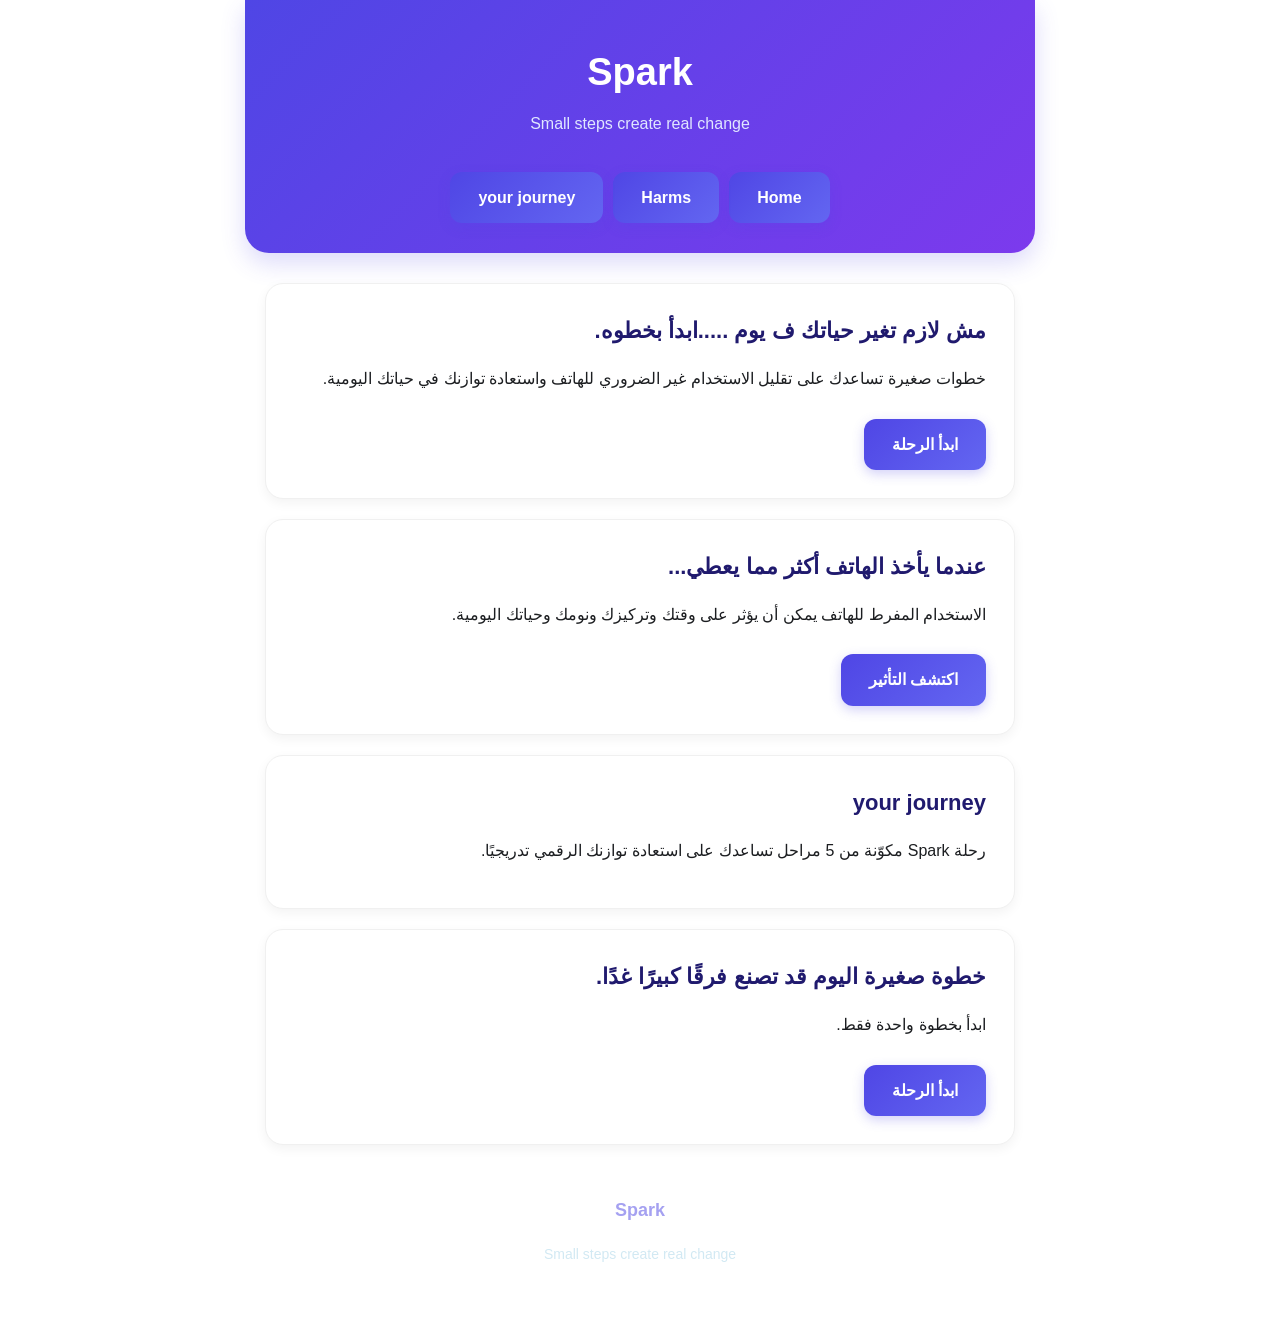
==== index.html @ 42e90511 "Add files via upload" ====
<!DOCTYPE html>
<html lang="ar" dir="rtl">

<head>
    <meta charset="UTF-8">
    <meta name="viewport" content="width=device-width, initial-scale=1.0">
    <title>Spark</title>
    <meta name="description" content="خلى وقتك ليك مش للشاشه .">
    <meta name="author" content="shahd mamdouh">
    <link rel="stylesheet" href="style.css">
    <link rel="icon" href="images/7.jpeg" type="image/x.ico">
</head>

<body>
    <header>
        <h1>Spark</h1>
        <p>Small steps create real change</p>
        <nav>
            <a href="index.html">Home</a>
            <a href="index2.html">Harms</a>
            <a href="index3.html">your journey</a>
        </nav>
    </header>


    <main>

        <section>
            <h2>مش لازم تغير حياتك ف يوم .....ابدأ بخطوه. </h2>
            <p>
                خطوات صغيرة تساعدك على تقليل الاستخدام غير الضروري للهاتف
                واستعادة توازنك في حياتك اليومية.
            </p>

            <a href="index3.html">ابدأ الرحلة</a>
        </section>


        <section>
            <h2>عندما يأخذ الهاتف أكثر مما يعطي...</h2>

            <p>
                الاستخدام المفرط للهاتف يمكن أن يؤثر على وقتك وتركيزك
                ونومك وحياتك اليومية.
            </p>

            <a href="index2.html">اكتشف التأثير</a>
        </section>


        <section>
            <h2>your journey</h2>
            <p> رحلة Spark مكوّنة من 5 مراحل تساعدك على استعادة توازنك الرقمي تدريجيًا.
            </p>

        </section>

        <section>
            <h2>خطوة صغيرة اليوم قد تصنع فرقًا كبيرًا غدًا.</h2>

            <p>ابدأ بخطوة واحدة فقط.</p>

            <a href="index3.html">ابدأ الرحلة</a>
        </section>

    </main>


    <footer>
        <h3>Spark</h3>
        <p>Small steps create real change</p>
    </footer>

</body>

</html>
---- style.css ----
body {
    font-family: 'Segoe UI', Arial, sans-serif;
   background-image: url(images/background2.jpeg);
background-attachment: fixed;
    color: #1c1e21;
    line-height: 1.7;
    margin: 0;
    padding: 0 15px 40px;
    direction: rtl;
}

main, header, footer {
    max-width: 750px;
    margin: 0 auto;
}
header {
    background: linear-gradient(135deg, #4f46e5, #7c3aed);
    color: #ffffff;
    text-align: center;
    padding: 40px 20px 30px;
    border-radius: 0 0 24px 24px;
    margin-bottom: 30px;
    box-shadow: 0 10px 25px rgba(79, 70, 229, 0.2);
}

header h1 {
    font-size: 38px;
    margin: 0 0 5px 0;
    font-weight: 800;
}
header p {
    color: #e0e7ff;
    font-size: 16px;
    margin: 0;
}

nav {
    margin-top: 25px;
    display: flex;
    justify-content: center;
    gap: 10px;
    flex-wrap: wrap;
}

nav a {
    color: #ffffff;
    text-decoration: none;
    font-weight: 600;
    padding: 8px 18px;
    border-radius: 20px;
    background-color: rgba(255, 255, 255, 0.15);
    transition: 0.3s;
}

nav a:hover {
    background-color: #ffffff;
    color: #4f46e5;
}

section, article, figure {
    background-color: #ffffff;
    padding: 28px;
    margin-bottom: 20px;
    border-radius: 18px;
    box-shadow: 0 4px 12px rgba(0, 0, 0, 0.05);
    border: 1px solid #f0f0f0;
    transition: transform 0.2s, box-shadow 0.2s;
}
section:hover, article:hover {
    transform: translateY(-3px);
    box-shadow: 0 8px 20px rgba(0, 0, 0, 0.08);
}

h2 {
    color: #201a6e;
    font-size: 22px;
    margin-top: 0;
    margin-bottom: 12px;
}

h3 {
    color: #a5a1f1;
    font-size: 18px;
    margin-top: 0;
}

a[href$=".html"] {
    display: inline-block;
    background: linear-gradient(135deg, #4f46e5, #6366f1);
    color: #ffffff;
    padding: 12px 28px;
    text-decoration: none;
    border-radius: 12px;
    font-weight: bold;
    margin-top: 10px;
    box-shadow: 0 4px 12px rgba(79, 70, 229, 0.25);
    transition: 0.3s;
}

a[href$=".html"]:hover {
    opacity: 0.9;
    transform: scale(1.02);
}

input[type="text"] {
    width: 100%;
    padding: 12px 16px;
    margin-top: 6px;
    border: 2px solid #e5e7eb;
    border-radius: 10px;
    box-sizing: border-box;
    font-size: 15px;
    outline: none;
    transition: 0.2s;
}

input[type="text"]:focus {
    border-color: #6366f1;
    background-color: #fafafa;
}

button {
    background-color: #10b981;
    color: #ffffff;
    padding: 12px 30px;
    border: none;
    border-radius: 10px;
    font-size: 16px;
    font-weight: bold;
    cursor: pointer;
    margin-top: 12px;
    box-shadow: 0 4px 12px rgba(16, 185, 129, 0.2);
    transition: 0.2s;
}

button:hover {
    background-color: #059669;
}

blockquote {
    background-color: #eeefbe;
    background: #e0e7ff;
    color: #3730a3;
    border-right: 5px solid #4f46e5;
    padding: 18px 22px;
    margin: 20px 0;
    border-radius: 12px;
    font-weight: 600;
}

details {
    background-color: #f9fafb;
    padding: 16px 20px;
    border-radius: 12px;
    border: 1px solid #e5e7eb;
}

summary {
    font-weight: bold;
    color: #6db4ea;
    cursor: pointer;
}

table {
    width: 100%;
    border-collapse: collapse;
    margin-top: 15px;
}

th, td {
    padding: 12px 16px;
    text-align: right;
    border-bottom: 1px solid #e5e7eb;
}

th {
    background-color: #f3f4f6;
    color: #4b5563;
}

img {
    max-width: 100%;
    height: auto;
    border-radius: 14px;
    display: block;
    margin: 0 auto;
}

figcaption {
    text-align: center;
    color: #6b7280;
    margin-top: 10px;
    font-size: 14px;
}

footer {
    text-align: center;
    padding: 30px 0 10px;
    color: #d2e9f3;
    font-size: 14px;
}
#video{
     width: 50%; 
    height: auto;
    border-radius: 14px;
    display: block;
    margin: 0 auto;
    text-align: center;
   background-color: #6db4ea;
}
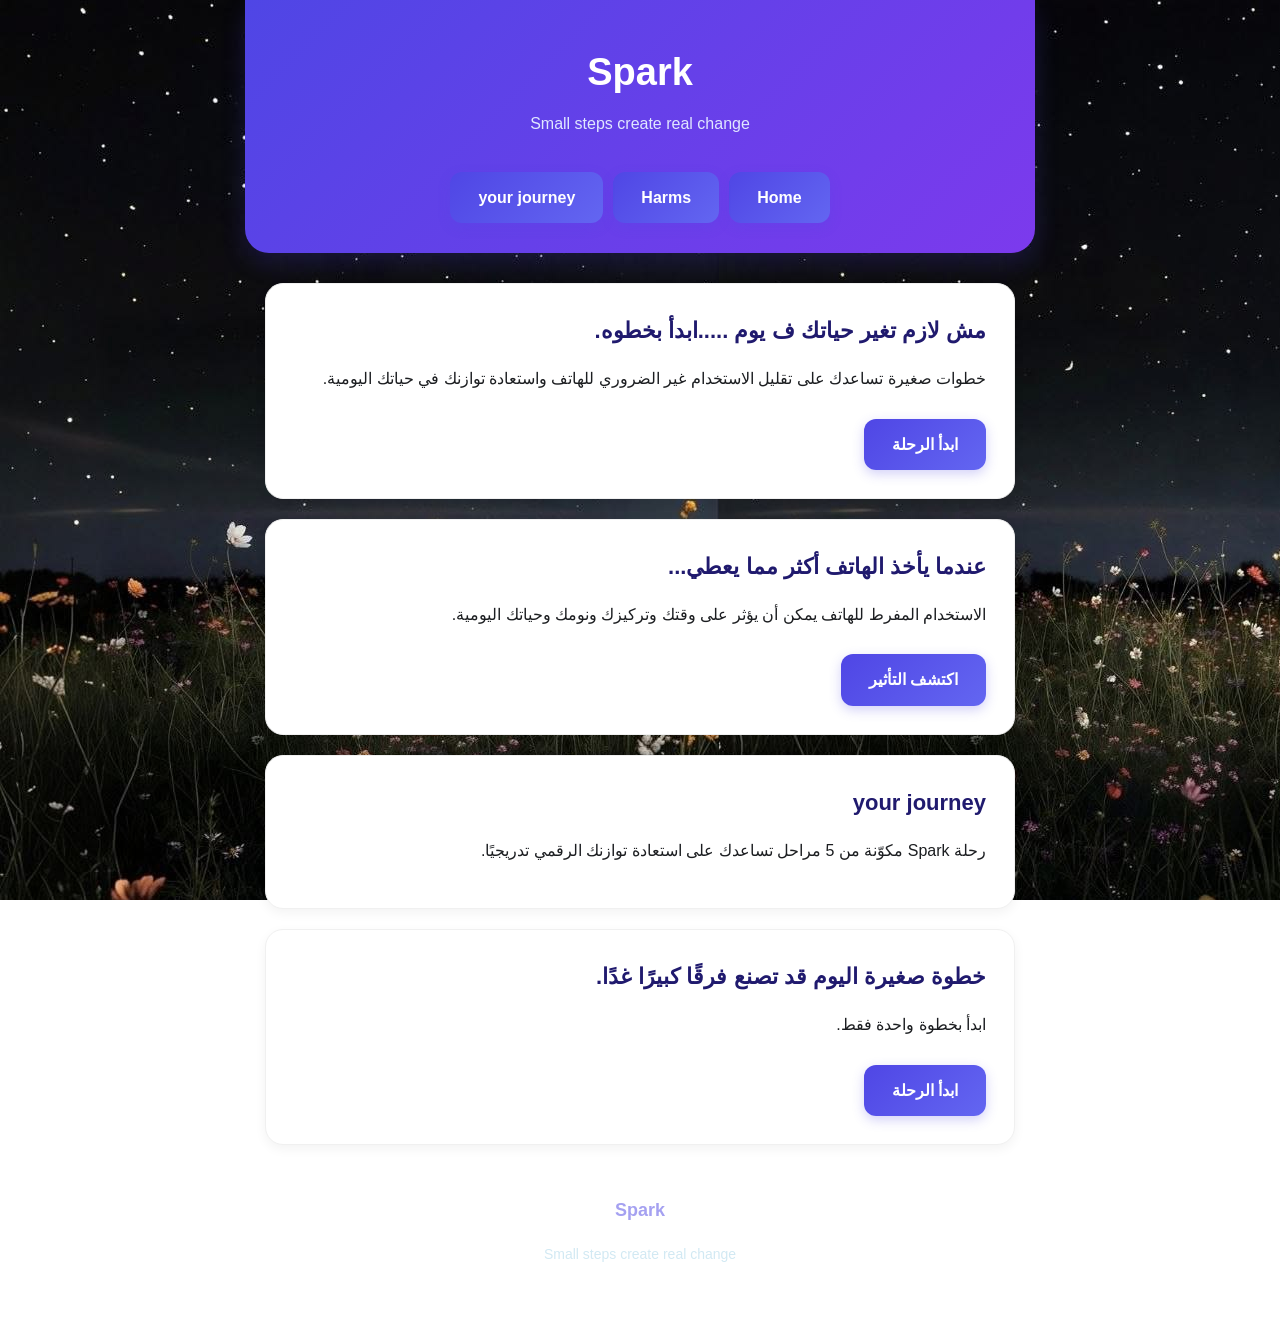
==== commit a8597d28: "Update index.html" ====
--- a/index.html
+++ b/index.html
@@ -8,7 +8,7 @@
     <meta name="description" content="خلى وقتك ليك مش للشاشه .">
     <meta name="author" content="shahd mamdouh">
     <link rel="stylesheet" href="style.css">
-    <link rel="icon" href="images/7.jpeg" type="image/x.ico">
+    <link rel="icon" href="7.jpeg" type="image/x.ico">
 </head>
 
 <body>
@@ -73,4 +73,4 @@
 
 </body>
 
-</html>+</html>
--- a/style.css
+++ b/style.css
@@ -1,6 +1,6 @@
   body {
     font-family: 'Segoe UI', Arial, sans-serif;
-   background-image: url(images/background2.jpeg);
+   background-image: url("background2.jpeg");
 background-attachment: fixed;
     color: #1c1e21;
     line-height: 1.7;
